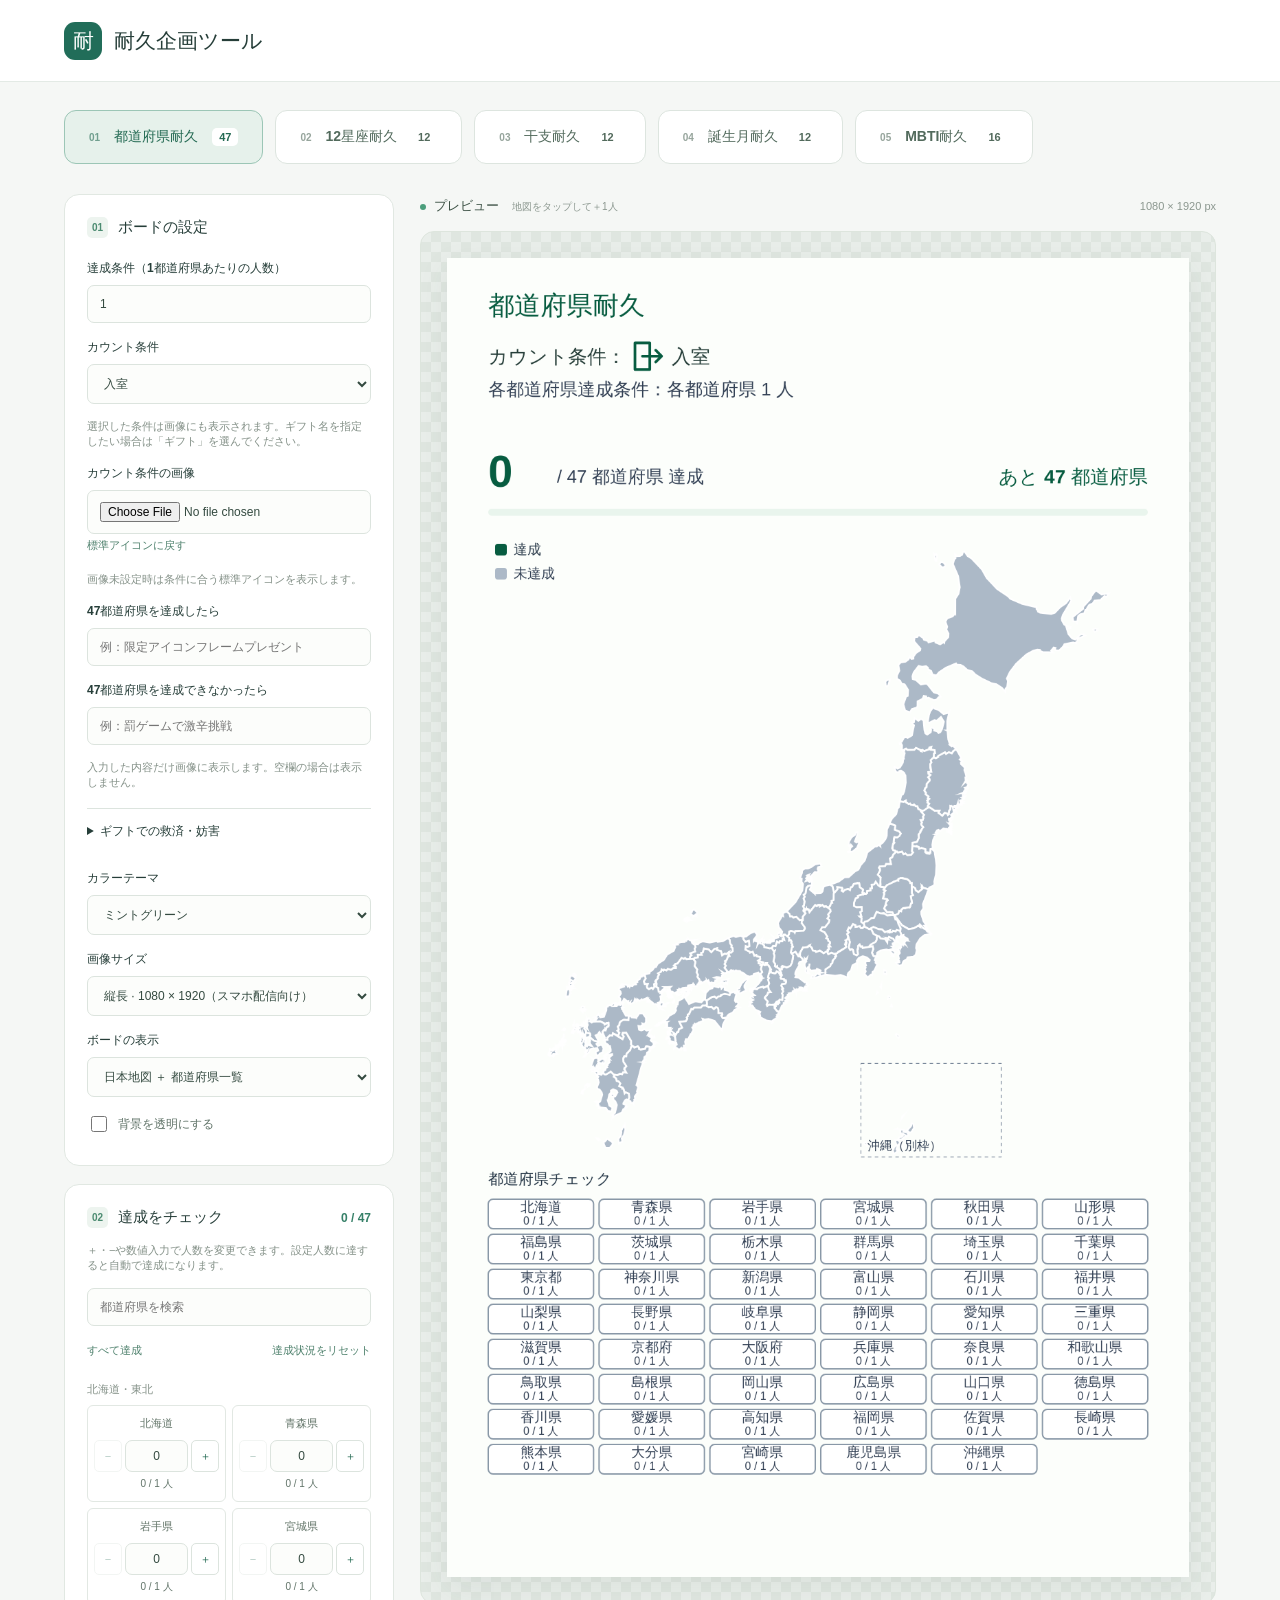
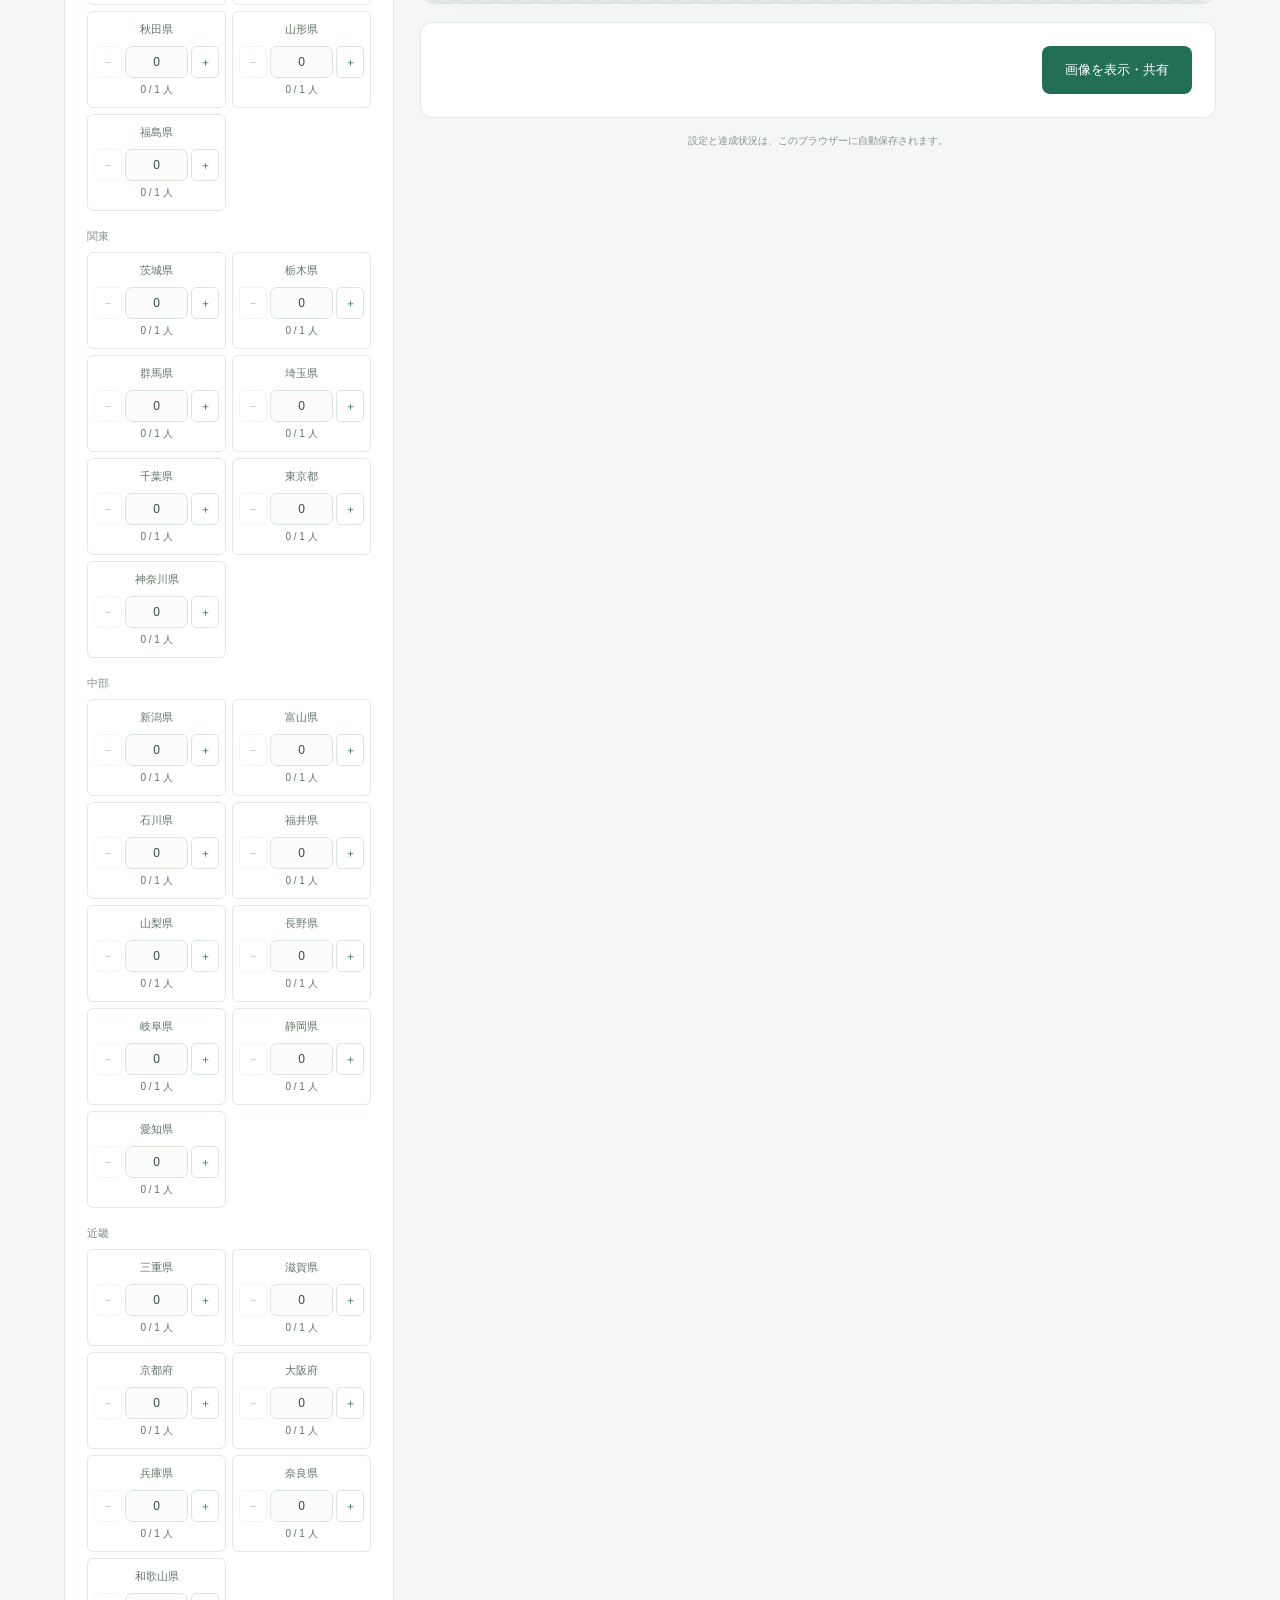
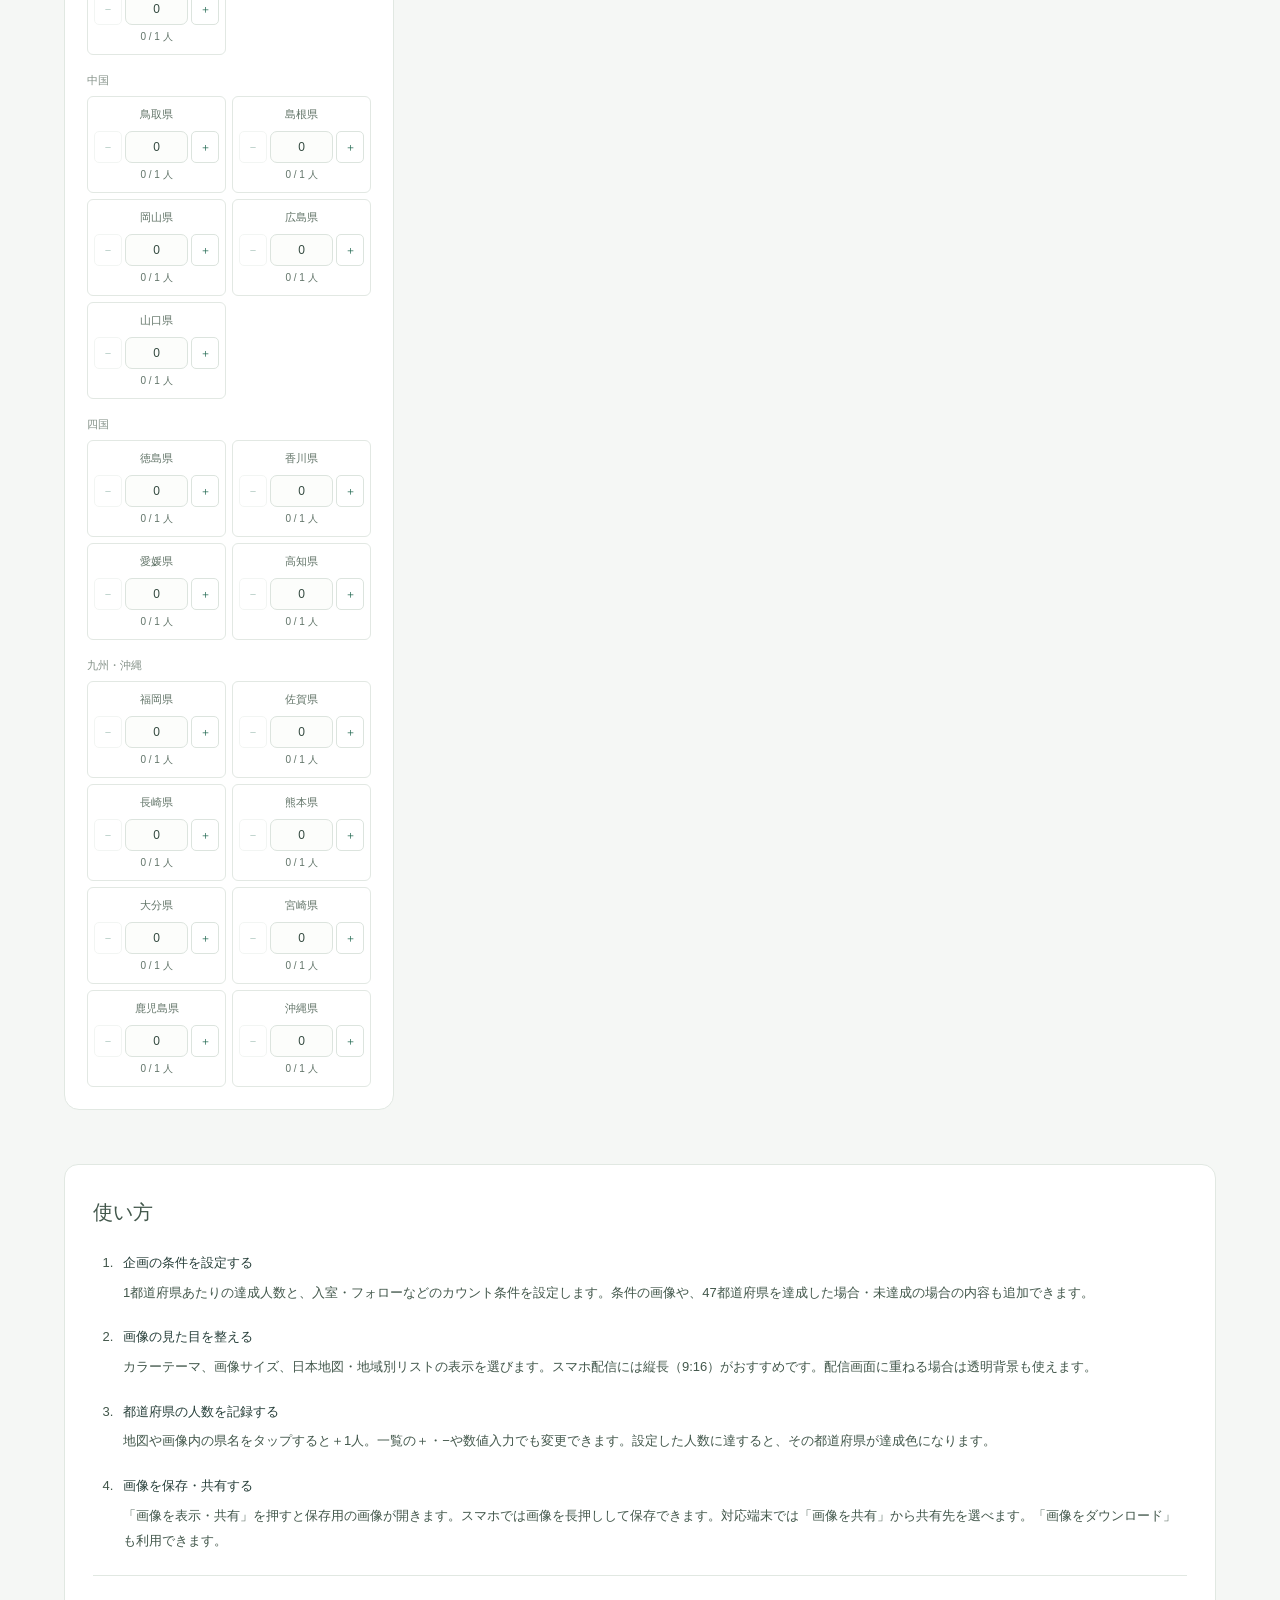
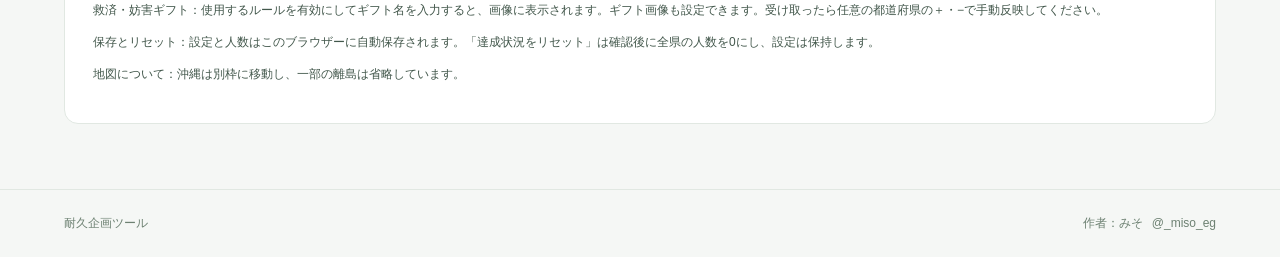
==== index.html @ 64257756 "MBTIの重複する分類表記をイメージイラストに変更" ====
<!doctype html>
<html lang="ja">
<head>
<meta charset="utf-8"><meta name="viewport" content="width=device-width,initial-scale=1">
<meta name="description" content="配信の耐久企画に使える進捗ボードを作成して、PNG画像で保存できます。">
<title>耐久企画ツール｜都道府県耐久</title>
<link rel="stylesheet" href="./style.css?v=modes-5"><script src="./map-data.js" defer></script><script src="./app.js?v=mbti-art-1" defer></script>
</head>
<body>
<header class="header"><a class="brand" href="./"><span class="brand-icon">耐</span>耐久企画ツール </a></header>
<main>

<nav class="projects" aria-label="耐久企画"><a class="project active" aria-current="page" href="./index.html"><span>01</span> 都道府県耐久 <b>47</b></a><a class="project" href="./zodiac.html"><span>02</span> 12星座耐久 <b>12</b></a><a class="project" href="./eto.html"><span>03</span> 干支耐久 <b>12</b></a><a class="project" href="./month.html"><span>04</span> 誕生月耐久 <b>12</b></a><a class="project" href="./mbti.html"><span>05</span> MBTI耐久 <b>16</b></a></nav>
<div class="workspace">
<aside class="editor">
<section class="panel"><h2><span>01</span> ボードの設定</h2><label for="target">達成条件（1都道府県あたりの人数）</label><input id="target" type="number" min="1" max="99999" step="1" value="1"><label for="condition-preset">カウント条件</label><select id="condition-preset"><option value="入室">入室</option><option value="フォロー">フォロー</option><option value="バッジ獲得">バッジ獲得</option><option value="バッジ獲得 or 進化">バッジ獲得 or 進化</option><option value="gift">ギフト「(ギフト名)」</option><option value="custom">自由入力</option></select><div id="condition-detail" hidden><label id="condition-detail-label" for="condition">カウント条件の詳細</label><input id="condition" maxlength="80" value="入室" placeholder="カウント条件を入力"></div><p class="help">選択した条件は画像にも表示されます。ギフト名を指定したい場合は「ギフト」を選んでください。</p><label for="condition-image">カウント条件の画像</label><input id="condition-image" type="file" accept="image/png,image/jpeg,image/webp,image/gif"><button id="reset-condition-image" type="button" class="text-button">標準アイコンに戻す</button><p id="condition-image-status" class="help" role="status">画像未設定時は条件に合う標準アイコンを表示します。</p><label for="successAction">47都道府県を達成したら</label><input id="successAction" maxlength="60" placeholder="例：限定アイコンフレームプレゼント"><label for="failureAction">47都道府県を達成できなかったら</label><input id="failureAction" maxlength="60" placeholder="例：罰ゲームで激辛挑戦"><p class="help">入力した内容だけ画像に表示します。空欄の場合は表示しません。</p><details class="gift-settings"><summary>ギフトでの救済・妨害</summary><label class="check-label"><input id="rescueEnabled" type="checkbox">救済ギフトを表示する</label><div id="rescue-fields" hidden><label for="rescueGift">救済ギフト名</label><input id="rescueGift" maxlength="40" placeholder="例：バラ"><label for="rescue-image">救済ギフトの画像</label><input id="rescue-image" type="file" accept="image/png,image/jpeg,image/webp,image/gif"><button id="rescue-image-reset" type="button" class="text-button">画像を解除</button><p id="rescue-image-status" class="help" role="status">画像は未設定です。</p><p class="help">任意の都道府県のカウントを1増やす</p></div><label class="check-label"><input id="obstacleEnabled" type="checkbox">妨害ギフトを表示する</label><div id="obstacle-fields" hidden><label for="obstacleGift">妨害ギフト名</label><input id="obstacleGift" maxlength="40" placeholder="例：いたずらギフト"><label for="obstacle-image">妨害ギフトの画像</label><input id="obstacle-image" type="file" accept="image/png,image/jpeg,image/webp,image/gif"><button id="obstacle-image-reset" type="button" class="text-button">画像を解除</button><p id="obstacle-image-status" class="help" role="status">画像は未設定です。</p><p class="help">任意の都道府県のカウントを1減らす</p></div><p class="help">有効にしてギフト名を入力したルールだけ画像に表示します。ギフトを受け取ったら、対象の都道府県の＋・−で人数を変更してください。</p></details><div class="setting-row"><label for="theme">カラーテーマ</label><select id="theme"><option value="mint">ミントグリーン</option><option value="blue">ブルー</option><option value="pink">ピンク</option><option value="purple">パープル</option><option value="orange">オレンジ</option></select></div><label for="size">画像サイズ</label><select id="size"><option value="portrait">縦長 · 1080 × 1920（スマホ配信向け）</option><option value="square">正方形 · 1600 × 1600</option><option value="landscape">横長 · 1920 × 1080</option></select><label for="layout">ボードの表示</label><select id="layout"><option value="map">日本地図 ＋ 都道府県一覧</option><option value="list">地域別リスト</option></select><label class="check-label"><input id="transparent" type="checkbox">背景を透明にする</label></section>
<section class="panel prefecture-panel"><div class="section-heading"><h2><span>02</span> 達成をチェック</h2><strong id="selected-count">0 / 47</strong></div><p class="help">＋・−や数値入力で人数を変更できます。設定人数に達すると自動で達成になります。</p><input id="search" type="search" placeholder="都道府県を検索" aria-label="都道府県を検索"><div class="bulk"><button id="all" class="text-button">すべて達成</button><button id="clear" class="text-button">達成状況をリセット</button></div><div id="regions"></div><p id="no-results" hidden>該当する都道府県がありません。</p></section>
</aside>
<section class="preview-area" aria-label="画像プレビュー"><div class="preview-toolbar"><div><span class="live-dot"></span><strong>プレビュー</strong><span class="preview-hint">地図をタップして＋1人</span></div><span id="dimensions">1080 × 1920 px</span></div><div class="canvas-stage"><canvas title="地図の都道府県をタップすると1人増えます" id="board" width="1080" height="1920" aria-label="都道府県耐久の出力画像"></canvas></div><div class="export-bar"><button id="download" class="primary">画像を表示・共有</button></div><p class="local-note">設定と達成状況は、このブラウザーに自動保存されます。</p><p id="status" role="status" aria-live="polite"></p></section>
</div>
<section class="page-guide" aria-labelledby="guide-title"><h2 id="guide-title">使い方</h2><ol><li><strong>企画の条件を設定する</strong><p>1都道府県あたりの達成人数と、入室・フォローなどのカウント条件を設定します。条件の画像や、47都道府県を達成した場合・未達成の場合の内容も追加できます。</p></li><li><strong>画像の見た目を整える</strong><p>カラーテーマ、画像サイズ、日本地図・地域別リストの表示を選びます。スマホ配信には縦長（9:16）がおすすめです。配信画面に重ねる場合は透明背景も使えます。</p></li><li><strong>都道府県の人数を記録する</strong><p>地図や画像内の県名をタップすると＋1人。一覧の＋・−や数値入力でも変更できます。設定した人数に達すると、その都道府県が達成色になります。</p></li><li><strong>画像を保存・共有する</strong><p>「画像を表示・共有」を押すと保存用の画像が開きます。スマホでは画像を長押しして保存できます。対応端末では「画像を共有」から共有先を選べます。「画像をダウンロード」も利用できます。</p></li></ol><div class="guide-notes"><p><strong>救済・妨害ギフト：</strong>使用するルールを有効にしてギフト名を入力すると、画像に表示されます。ギフト画像も設定できます。受け取ったら任意の都道府県の＋・−で手動反映してください。</p><p><strong>保存とリセット：</strong>設定と人数はこのブラウザーに自動保存されます。「達成状況をリセット」は確認後に全県の人数を0にし、設定は保持します。</p><p><strong>地図について：</strong>沖縄は別枠に移動し、一部の離島は省略しています。</p></div></section>
</main><footer class="site-footer"><div>耐久企画ツール</div><div class="author">作者：みそ <span class="author-handle">@_miso_eg</span></div></footer>
<dialog id="crop-dialog" aria-labelledby="crop-title"><h2 id="crop-title">画像をトリミング</h2><p class="help">画像をドラッグして位置を調整し、スライダーで拡大できます。正方形の範囲を切り抜きます。</p><p class="crop-range-label" style="color:#075c40;font-size:12px;font-weight:700;margin:10px 0">緑の枠内が保存されます</p><div class="crop-frame" style="position:relative;border:2px solid #075c40;margin:8px 0 20px"><canvas id="crop-canvas" width="360" height="360" aria-label="画像の切り抜き範囲"></canvas></div><label for="crop-zoom">拡大率</label><input id="crop-zoom" type="range" min="1" max="5" step="0.01" value="1"><div class="crop-moves" aria-label="画像の位置を調整"><button type="button" id="crop-left" aria-label="画像を左へ">←</button><button type="button" id="crop-up" aria-label="画像を上へ">↑</button><button type="button" id="crop-down" aria-label="画像を下へ">↓</button><button type="button" id="crop-right" aria-label="画像を右へ">→</button><button type="button" id="crop-reset">位置をリセット</button></div><div class="image-actions"><button id="crop-apply" type="button" class="primary">この範囲で設定</button><button id="crop-cancel" type="button" class="text-button">キャンセル</button></div></dialog>
<dialog id="image-dialog" aria-labelledby="image-dialog-title"><div class="image-dialog-heading"><h2 id="image-dialog-title">画像を表示・共有</h2><button id="close-image-dialog" type="button" class="text-button">閉じる</button></div><p class="help">画像を長押しして保存できます。対応端末では「画像を共有」から保存先や共有先を選べます。</p><div class="image-actions"><button id="share-image" type="button" class="primary" hidden>画像を共有</button><a id="save-image" class="text-button">画像をダウンロード</a></div><p id="share-status" role="status" class="help"></p><img id="output-image" alt="保存・共有用の都道府県耐久画像"></dialog></body></html>
---- style.css ----
:root{font-family:"Yu Gothic UI","Meiryo",sans-serif;color:#263e39;background:#f5f7f5;font-synthesis:none}*{box-sizing:border-box}body{margin:0}button,input,select{font:inherit}button{cursor:pointer}button:focus-visible,a:focus-visible,input:focus-visible,select:focus-visible,summary:focus-visible{outline:3px solid #35a88b;outline-offset:3px}.header{height:82px;padding:0 5%;background:white;border-bottom:1px solid #e3eae5;display:flex;align-items:center;justify-content:space-between}.brand{text-decoration:none;color:#263e39;font-weight:800;font-size:21px;display:flex;gap:12px;align-items:center}.brand-icon{display:grid;place-items:center;background:#216d59;color:white;border-radius:11px;width:38px;height:38px;font-size:21px}.beta{font-size:9px;color:#798b82;letter-spacing:1.5px;margin-left:10px}.header-note{font-size:12px;color:#7d8b83}main{max-width:1440px;margin:auto;padding:45px 5% 65px}.eyebrow{font-size:11px;letter-spacing:2.5px;color:#39866d;font-weight:700}.intro h1{font-size:36px;letter-spacing:1px;margin:12px 0}.intro>p:last-child{font-size:14px;color:#74847b}.projects{display:flex;gap:12px;margin:30px 0}.project{border:1px solid #dde5df;background:#fff;padding:17px 24px;border-radius:12px;font-size:14px;font-weight:700;color:#8d9892;display:flex;align-items:center;gap:14px}.project>span{font-size:10px;opacity:.6}.project.active{background:#e6f1eb;border-color:#9cc6b6;color:#246a53}.project b{font-size:11px;background:#fff;border-radius:5px;padding:3px 7px}.project small{font-size:10px;font-weight:400}.project:disabled{cursor:default}.workspace{display:grid;grid-template-columns:330px minmax(0,1fr);gap:26px;align-items:start}.panel{background:white;border:1px solid #e1e8e2;border-radius:15px;padding:22px;margin-bottom:18px}h2{font-size:15px;margin:0 0 22px;display:flex;gap:10px;align-items:center}h2 span{font-size:10px;color:#4c8b71;background:#edf4ef;border-radius:5px;padding:5px}label{display:block;font-size:12px;font-weight:600;margin:16px 0 8px}input:not([type=checkbox]),select{width:100%;border:1px solid #dce4de;border-radius:7px;padding:11px 12px;color:#344a40;background:#fcfdfb;font-size:12px}.check-label{display:flex;align-items:center;gap:8px;font-weight:400;color:#617469}.check-label input{accent-color:#23765c;width:16px;height:16px}.section-heading{display:flex;align-items:center;justify-content:space-between}.section-heading h2{margin-bottom:0}.section-heading strong{font-size:12px;color:#368068}.help{font-size:11px;color:#849188;margin:15px 0}.bulk{display:flex;justify-content:space-between;margin:13px 0 20px}.text-button{border:0;background:none;color:#50826e;font-size:11px;padding:4px 0}.region{margin-top:18px}.region-title{font-size:11px;color:#849188;font-weight:500;margin:0 0 8px}.pref-grid{display:grid;grid-template-columns:repeat(3,1fr);gap:6px}.pref{border:1px solid #e2e8e3;border-radius:6px;padding:9px 2px;background:white;font-size:11px;color:#64766a}.pref[aria-pressed=true]{background:#e8f3ec;border-color:#9ccbb5;color:#226b51;font-weight:700}.pref[aria-pressed=true]:before{content:'✓ ';font-size:10px}.preview-area{position:sticky;top:22px}.preview-toolbar{display:flex;justify-content:space-between;align-items:center;margin:3px 0 16px;font-size:11px;color:#8b978f}.preview-toolbar strong{font-size:13px;color:#3c5145}.preview-hint{margin-left:13px;font-size:10px}.live-dot{display:inline-block;width:6px;height:6px;background:#4b9e7c;border-radius:50%;margin-right:8px}.canvas-stage{background-color:#e9eeea;background-image:linear-gradient(45deg,#dfe6e0 25%,transparent 25%),linear-gradient(-45deg,#dfe6e0 25%,transparent 25%),linear-gradient(45deg,transparent 75%,#dfe6e0 75%),linear-gradient(-45deg,transparent 75%,#dfe6e0 75%);background-size:20px 20px;background-position:0 0,0 10px,10px -10px,-10px 0;padding:26px;border:1px solid #dde5dd;border-radius:14px;min-height:360px;display:flex;justify-content:center;align-items:center}canvas{width:100%;height:auto;display:block;box-shadow:0 10px 30px #324d3a15;max-height:70vh;object-fit:contain}.export-bar{background:white;padding:23px;border:1px solid #e1e8e2;border-radius:12px;margin-top:18px;display:flex;align-items:center;justify-content:space-between;gap:15px}.export-bar strong{font-size:14px}.export-bar p{font-size:11px;color:#89958c;margin:7px 0 0}.primary{border:0;border-radius:8px;background:#226e56;color:white;font-size:13px;font-weight:700;padding:15px 23px;white-space:nowrap}.primary:hover{background:#17523f}.local-note{font-size:10px;color:#89958c;text-align:center;margin-top:16px}#status{font-size:12px;color:#287458;text-align:center;min-height:18px}.usage{font-size:12px;color:#78887b;border-top:1px solid #e1e8e2;padding:16px 0;line-height:1.8}.usage summary{cursor:pointer}footer{border-top:1px solid #e1e8e2;padding:25px 5%;font-size:12px;color:#6d8172}footer span{float:right;font-size:10px}@media(min-width:1500px){main{padding-left:35px;padding-right:35px}}@media(max-width:1050px){.workspace{grid-template-columns:285px minmax(0,1fr)}.export-bar{flex-direction:column;align-items:stretch}.primary{text-align:center}.preview-hint{display:none}.canvas-stage{padding:16px;min-height:250px}}@media(max-width:720px){.header{height:68px}.header-note,.beta{display:none}main{padding:25px 5%}.intro h1{font-size:28px}.intro>p:last-child{font-size:12px;line-height:1.8}.projects{gap:7px}.project{padding:13px 10px;font-size:11px;gap:5px;flex:1;justify-content:center}.project>span,.project b{display:none}.project small{font-size:9px}.workspace{display:flex;flex-direction:column}.editor,.preview-area{width:100%}.preview-area{position:static;order:-1}.canvas-stage{min-height:180px;padding:12px}.export-bar{flex-direction:row;padding:15px}.export-bar strong{font-size:11px}.export-bar p{display:none}.primary{padding:13px;font-size:11px}.pref-grid{grid-template-columns:repeat(4,1fr)}.pref{padding:12px 4px}.panel{padding:20px}.preview-toolbar{font-size:10px}footer span{display:none}}
/* Match the displayed canvas bounds to its bitmap for accurate map taps. */
canvas{width:auto;max-width:100%;max-height:70vh;height:auto;object-fit:initial}
.canvas-stage{min-height:0}
@media(max-width:720px){canvas{max-height:none;width:100%;height:auto}.canvas-stage{padding:10px}}
.counter-card{padding:10px 6px;cursor:default;text-align:center;min-width:0}.counter-card strong{display:block;font-size:11px}.counter-card.achieved{background:#e8f3ec;border-color:#9ccbb5;color:#226b51}.counter-controls{display:flex;align-items:center;gap:3px;margin:9px 0 5px}.counter-controls button{border:1px solid #dce4de;background:white;color:#246a53;border-radius:5px;min-width:28px;height:32px;padding:0}.counter-controls button:disabled{opacity:.35;cursor:default}.counter-controls input[type=number]{min-width:0;padding:5px 0;text-align:center;height:32px;appearance:textfield;-moz-appearance:textfield}.counter-controls input::-webkit-inner-spin-button,.counter-controls input::-webkit-outer-spin-button{-webkit-appearance:none;margin:0}.counter-progress{font-size:10px;color:#617469}.pref-grid{grid-template-columns:repeat(2,minmax(0,1fr))}@media(max-width:720px){.pref-grid{grid-template-columns:repeat(3,minmax(0,1fr))}.counter-controls button{min-width:30px;min-height:38px}.counter-controls input[type=number]{height:38px}}

/* Fill the preview width; tall images scroll naturally with the page. */
.canvas-stage canvas{width:100%;max-width:100%;height:auto;max-height:none}
.preview-area{position:static}

.export-bar{justify-content:flex-end}
#image-dialog{width:min(900px,94vw);max-height:92vh;border:1px solid #dce4de;border-radius:14px;padding:22px;color:#263e39;background:#fff;overflow:auto}
#image-dialog::backdrop{background:#172c26b3}
.image-dialog-heading{display:flex;align-items:center;justify-content:space-between;gap:16px}.image-dialog-heading h2{margin:0}
.image-actions{display:flex;align-items:center;gap:20px;margin:16px 0}
#output-image{display:block;width:100%;height:auto;background-color:#eef1ed;background-image:conic-gradient(#dbe2dd 25%,transparent 0 50%,#dbe2dd 0 75%,transparent 0);background-size:20px 20px}
.image-actions [hidden]{display:none}

.gift-settings{margin-top:18px;padding:14px 0;border-top:1px solid #dce4de;font-size:12px}.gift-settings summary{cursor:pointer;font-weight:700}.gift-settings .help{line-height:1.7}

/* Keep the project selector close to the header. */
main{padding-top:20px}.projects{margin-top:8px}
@media(max-width:720px){main{padding-top:14px}.projects{margin-top:6px}}

.page-guide{margin-top:36px;padding:28px;background:#fff;border:1px solid #e1e8e2;border-radius:14px;font-size:13px;line-height:1.9;color:#42574b}.page-guide h2{font-size:20px;margin:0 0 20px}.page-guide ol{padding-left:24px;margin:0}.page-guide li{padding-left:6px;margin-bottom:20px}.page-guide li strong{color:#263e39}.page-guide li p{margin:5px 0 0}.guide-notes{margin-top:22px;padding-top:14px;border-top:1px solid #e1e8e2;font-size:12px}.guide-notes p{margin:9px 0}.site-footer{display:flex;justify-content:space-between;gap:15px;flex-wrap:wrap;align-items:center}.site-footer .author{font-size:12px}.site-footer .author-handle{display:inline;float:none;font-size:inherit;margin-left:5px}@media(max-width:720px){.page-guide{padding:20px;font-size:12px}.page-guide h2{font-size:18px}.site-footer{align-items:flex-start;flex-direction:column;gap:8px}}

#crop-dialog{width:min(440px,94vw);max-height:94vh;overflow:auto;padding:24px;border:1px solid #dce4de;border-radius:14px;color:#263e39}#crop-dialog::backdrop{background:#172c26b3}#crop-canvas{width:100%;height:auto;max-height:none;touch-action:none;cursor:grab;background:repeating-conic-gradient(#e0e5e0 0% 25%,#fff 0% 50%) 0/20px 20px;box-shadow:none}#crop-canvas:active{cursor:grabbing}#crop-dialog input[type=range]{padding:0;accent-color:#226e56}.crop-moves{display:flex;gap:8px;flex-wrap:wrap;margin-top:16px}.crop-moves button{padding:8px 12px;background:#f5f7f5;border:1px solid #dce4de;border-radius:6px;color:#263e39}

.crop-frame{position:relative;margin:8px 0 20px;border:2px solid #075c40;background:#dce4de}

a.project{text-decoration:none;color:#526a5c}a.project:hover{border-color:#619c82;background:#f0f7f2}a.project.active{color:#246a53}

.projects{flex-wrap:wrap}@media(max-width:720px){.project{flex:0 1 auto;min-width:calc(33.333% - 5px)}}
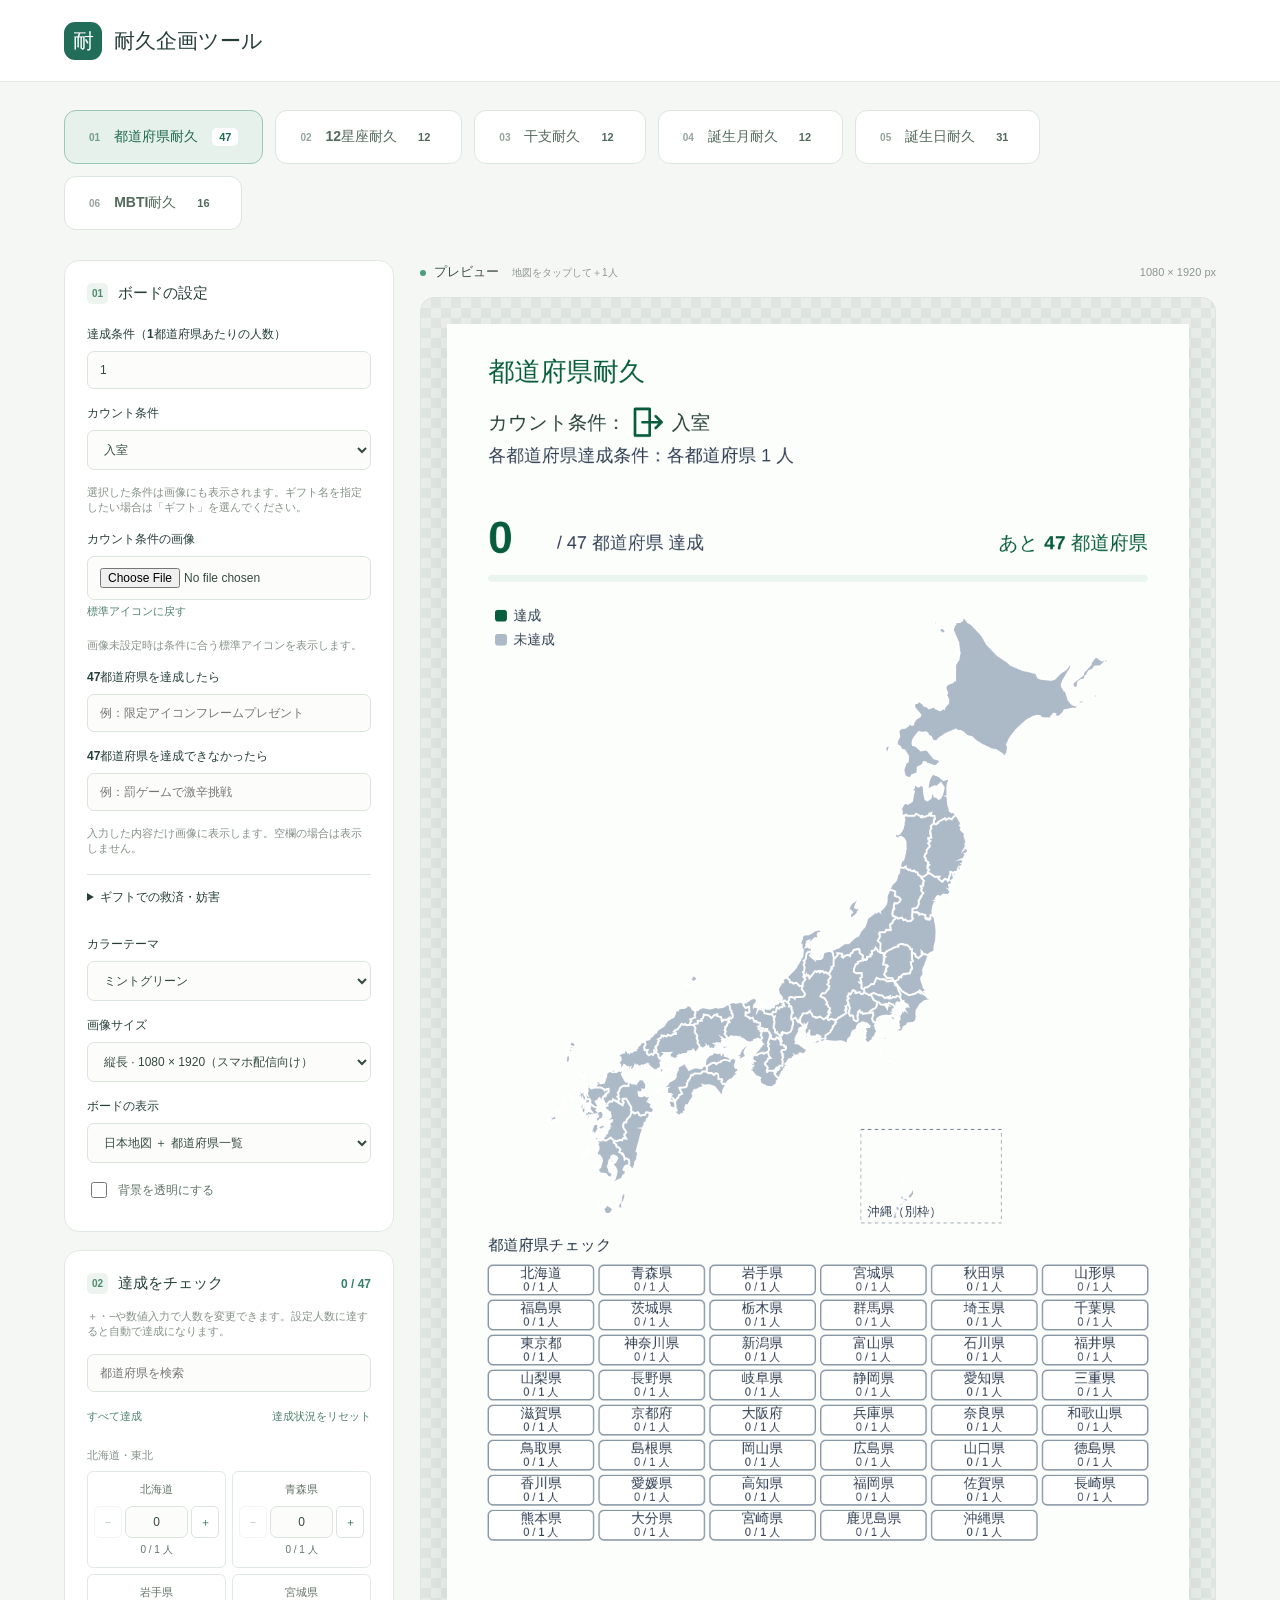
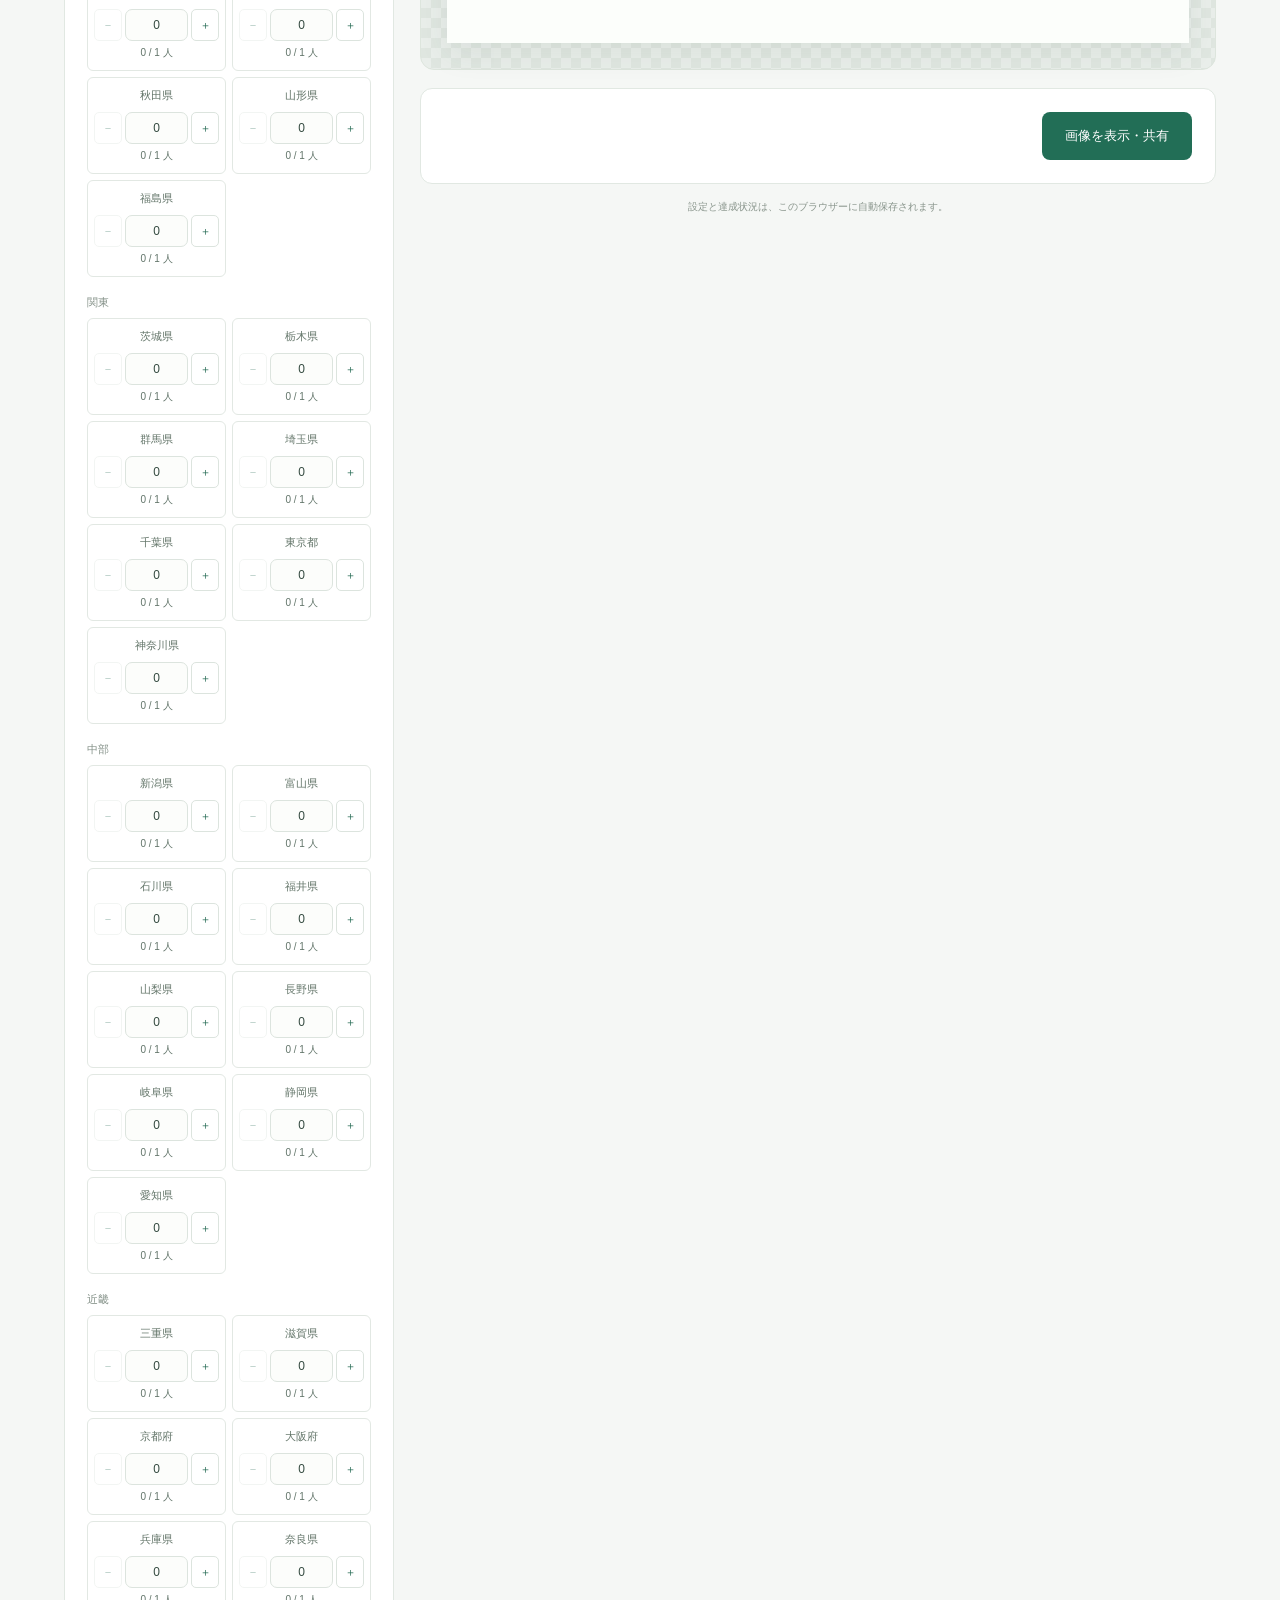
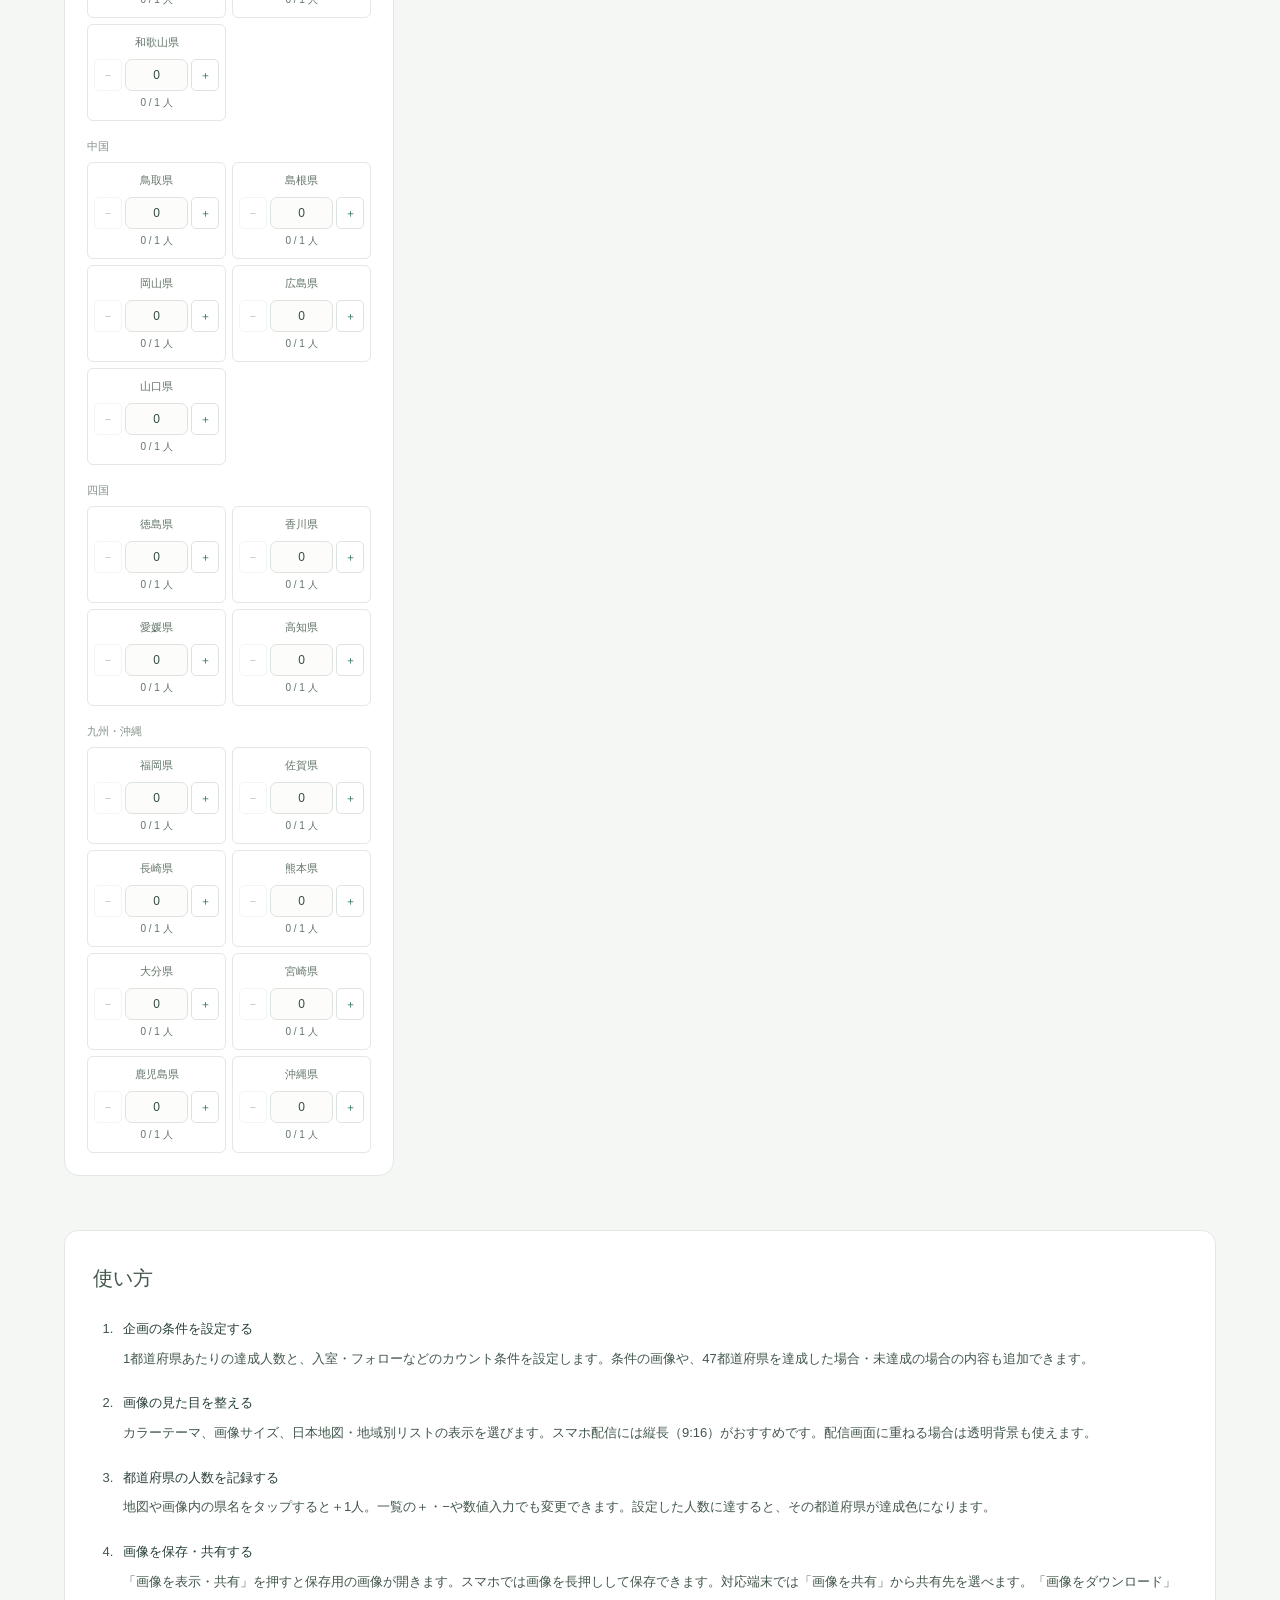
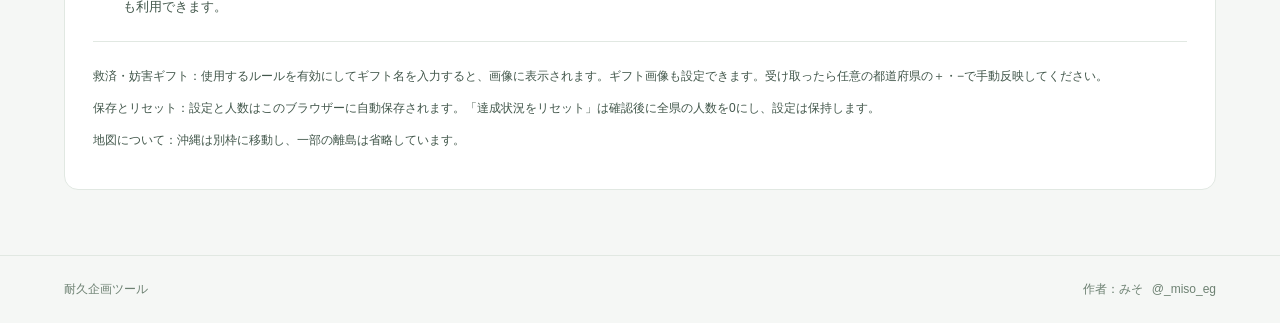
==== commit 1b16c9ab: "1〜31日の誕生日耐久を誕生月耐久の次に追加" ====
--- a/index.html
+++ b/index.html
@@ -4,13 +4,13 @@
 <meta charset="utf-8"><meta name="viewport" content="width=device-width,initial-scale=1">
 <meta name="description" content="配信の耐久企画に使える進捗ボードを作成して、PNG画像で保存できます。">
 <title>耐久企画ツール｜都道府県耐久</title>
-<link rel="stylesheet" href="./style.css?v=modes-5"><script src="./map-data.js" defer></script><script src="./app.js?v=mbti-art-1" defer></script>
+<link rel="stylesheet" href="./style.css?v=modes-5"><script src="./map-data.js" defer></script><script src="./app.js?v=birthday-1" defer></script>
 </head>
 <body>
 <header class="header"><a class="brand" href="./"><span class="brand-icon">耐</span>耐久企画ツール </a></header>
 <main>
 
-<nav class="projects" aria-label="耐久企画"><a class="project active" aria-current="page" href="./index.html"><span>01</span> 都道府県耐久 <b>47</b></a><a class="project" href="./zodiac.html"><span>02</span> 12星座耐久 <b>12</b></a><a class="project" href="./eto.html"><span>03</span> 干支耐久 <b>12</b></a><a class="project" href="./month.html"><span>04</span> 誕生月耐久 <b>12</b></a><a class="project" href="./mbti.html"><span>05</span> MBTI耐久 <b>16</b></a></nav>
+<nav class="projects" aria-label="耐久企画"><a class="project active" aria-current="page" href="./index.html"><span>01</span> 都道府県耐久 <b>47</b></a><a class="project" href="./zodiac.html"><span>02</span> 12星座耐久 <b>12</b></a><a class="project" href="./eto.html"><span>03</span> 干支耐久 <b>12</b></a><a class="project" href="./month.html"><span>04</span> 誕生月耐久 <b>12</b></a><a class="project" href="./birthday.html"><span>05</span> 誕生日耐久 <b>31</b></a><a class="project" href="./mbti.html"><span>06</span> MBTI耐久 <b>16</b></a></nav>
 <div class="workspace">
 <aside class="editor">
 <section class="panel"><h2><span>01</span> ボードの設定</h2><label for="target">達成条件（1都道府県あたりの人数）</label><input id="target" type="number" min="1" max="99999" step="1" value="1"><label for="condition-preset">カウント条件</label><select id="condition-preset"><option value="入室">入室</option><option value="フォロー">フォロー</option><option value="バッジ獲得">バッジ獲得</option><option value="バッジ獲得 or 進化">バッジ獲得 or 進化</option><option value="gift">ギフト「(ギフト名)」</option><option value="custom">自由入力</option></select><div id="condition-detail" hidden><label id="condition-detail-label" for="condition">カウント条件の詳細</label><input id="condition" maxlength="80" value="入室" placeholder="カウント条件を入力"></div><p class="help">選択した条件は画像にも表示されます。ギフト名を指定したい場合は「ギフト」を選んでください。</p><label for="condition-image">カウント条件の画像</label><input id="condition-image" type="file" accept="image/png,image/jpeg,image/webp,image/gif"><button id="reset-condition-image" type="button" class="text-button">標準アイコンに戻す</button><p id="condition-image-status" class="help" role="status">画像未設定時は条件に合う標準アイコンを表示します。</p><label for="successAction">47都道府県を達成したら</label><input id="successAction" maxlength="60" placeholder="例：限定アイコンフレームプレゼント"><label for="failureAction">47都道府県を達成できなかったら</label><input id="failureAction" maxlength="60" placeholder="例：罰ゲームで激辛挑戦"><p class="help">入力した内容だけ画像に表示します。空欄の場合は表示しません。</p><details class="gift-settings"><summary>ギフトでの救済・妨害</summary><label class="check-label"><input id="rescueEnabled" type="checkbox">救済ギフトを表示する</label><div id="rescue-fields" hidden><label for="rescueGift">救済ギフト名</label><input id="rescueGift" maxlength="40" placeholder="例：バラ"><label for="rescue-image">救済ギフトの画像</label><input id="rescue-image" type="file" accept="image/png,image/jpeg,image/webp,image/gif"><button id="rescue-image-reset" type="button" class="text-button">画像を解除</button><p id="rescue-image-status" class="help" role="status">画像は未設定です。</p><p class="help">任意の都道府県のカウントを1増やす</p></div><label class="check-label"><input id="obstacleEnabled" type="checkbox">妨害ギフトを表示する</label><div id="obstacle-fields" hidden><label for="obstacleGift">妨害ギフト名</label><input id="obstacleGift" maxlength="40" placeholder="例：いたずらギフト"><label for="obstacle-image">妨害ギフトの画像</label><input id="obstacle-image" type="file" accept="image/png,image/jpeg,image/webp,image/gif"><button id="obstacle-image-reset" type="button" class="text-button">画像を解除</button><p id="obstacle-image-status" class="help" role="status">画像は未設定です。</p><p class="help">任意の都道府県のカウントを1減らす</p></div><p class="help">有効にしてギフト名を入力したルールだけ画像に表示します。ギフトを受け取ったら、対象の都道府県の＋・−で人数を変更してください。</p></details><div class="setting-row"><label for="theme">カラーテーマ</label><select id="theme"><option value="mint">ミントグリーン</option><option value="blue">ブルー</option><option value="pink">ピンク</option><option value="purple">パープル</option><option value="orange">オレンジ</option></select></div><label for="size">画像サイズ</label><select id="size"><option value="portrait">縦長 · 1080 × 1920（スマホ配信向け）</option><option value="square">正方形 · 1600 × 1600</option><option value="landscape">横長 · 1920 × 1080</option></select><label for="layout">ボードの表示</label><select id="layout"><option value="map">日本地図 ＋ 都道府県一覧</option><option value="list">地域別リスト</option></select><label class="check-label"><input id="transparent" type="checkbox">背景を透明にする</label></section>
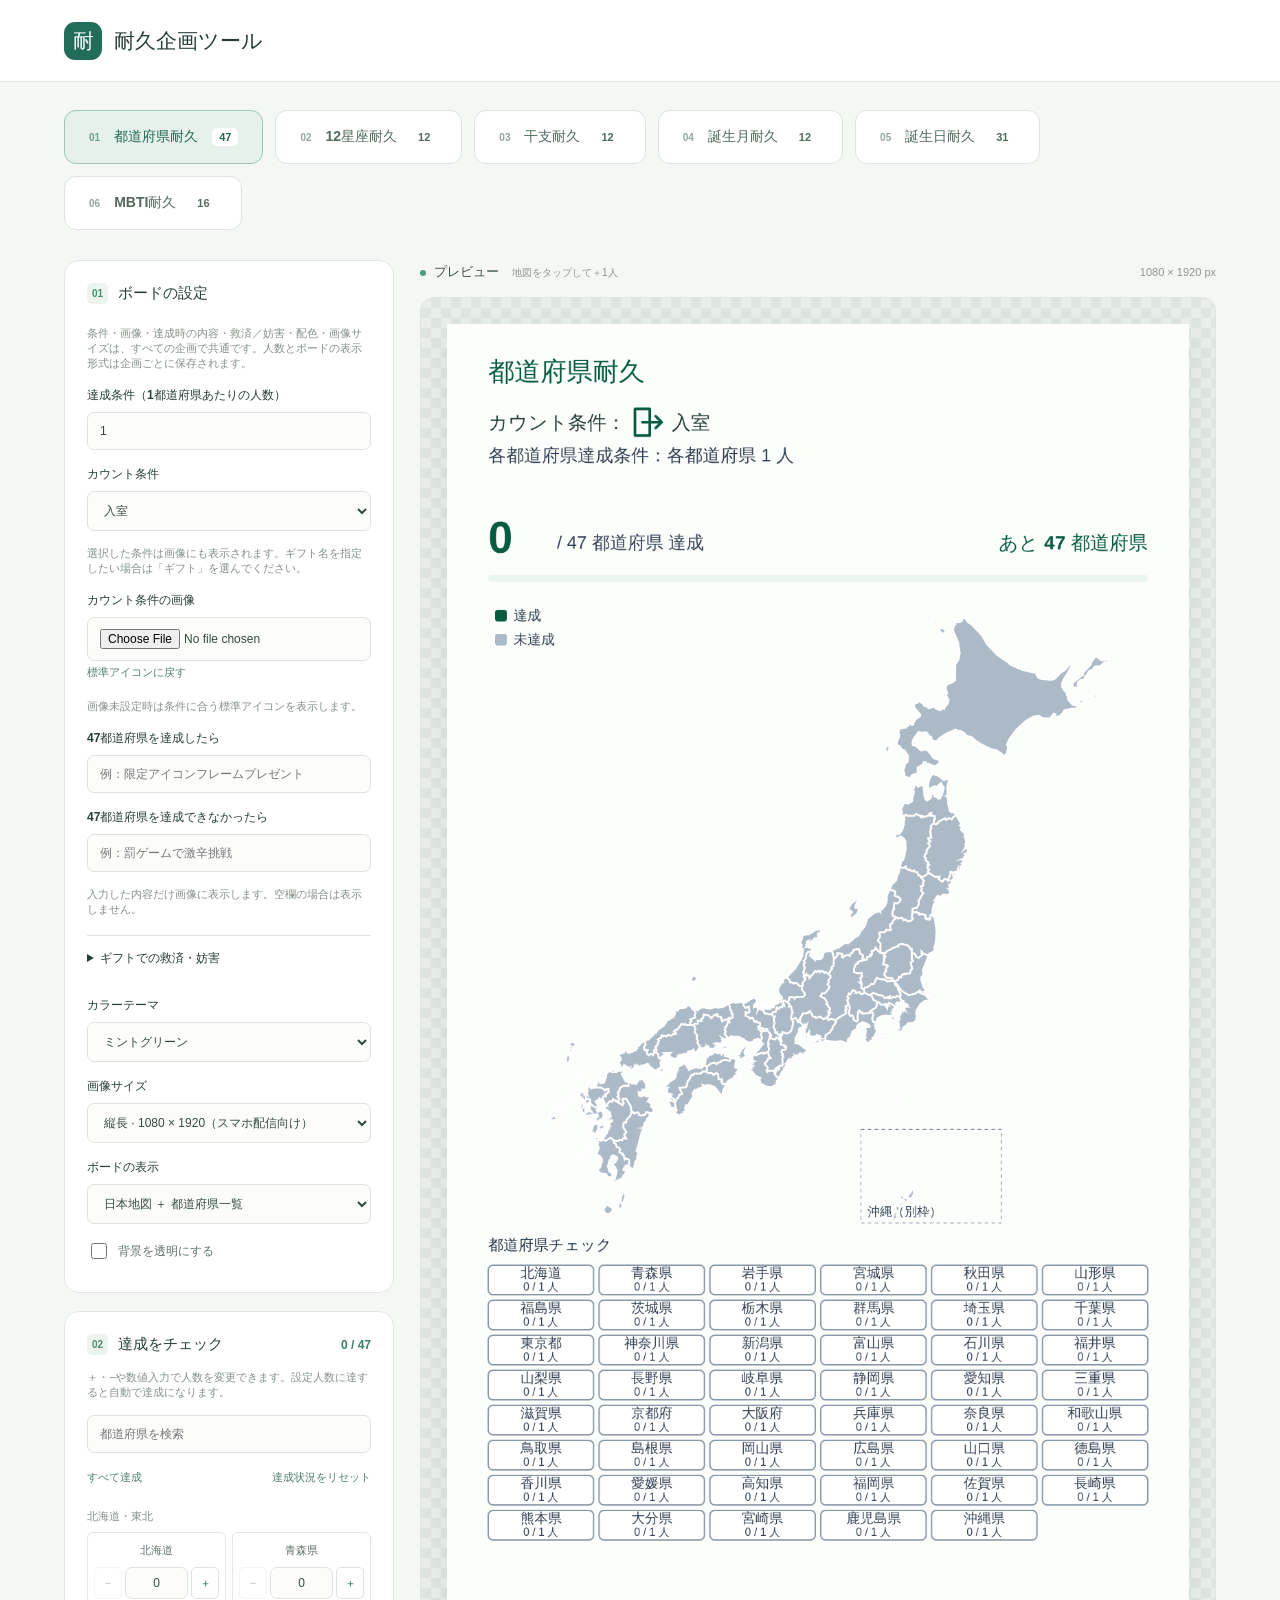
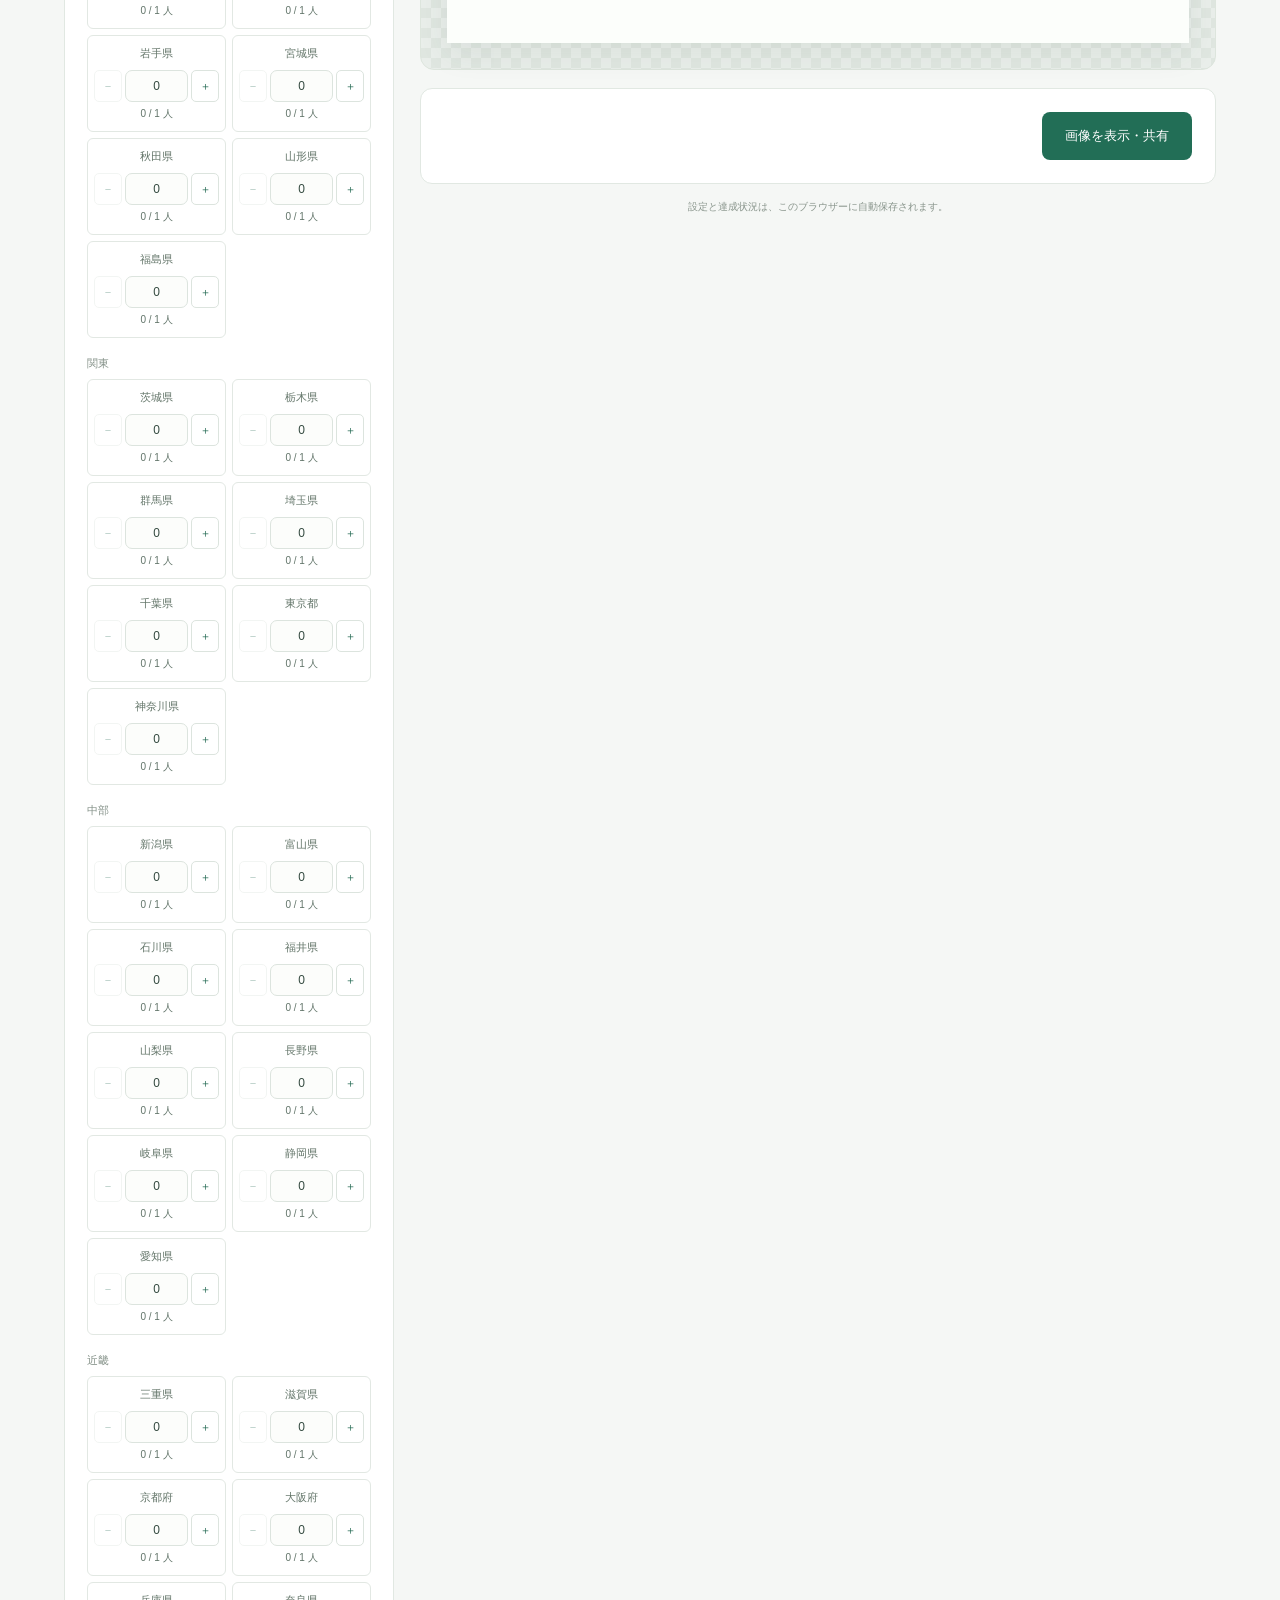
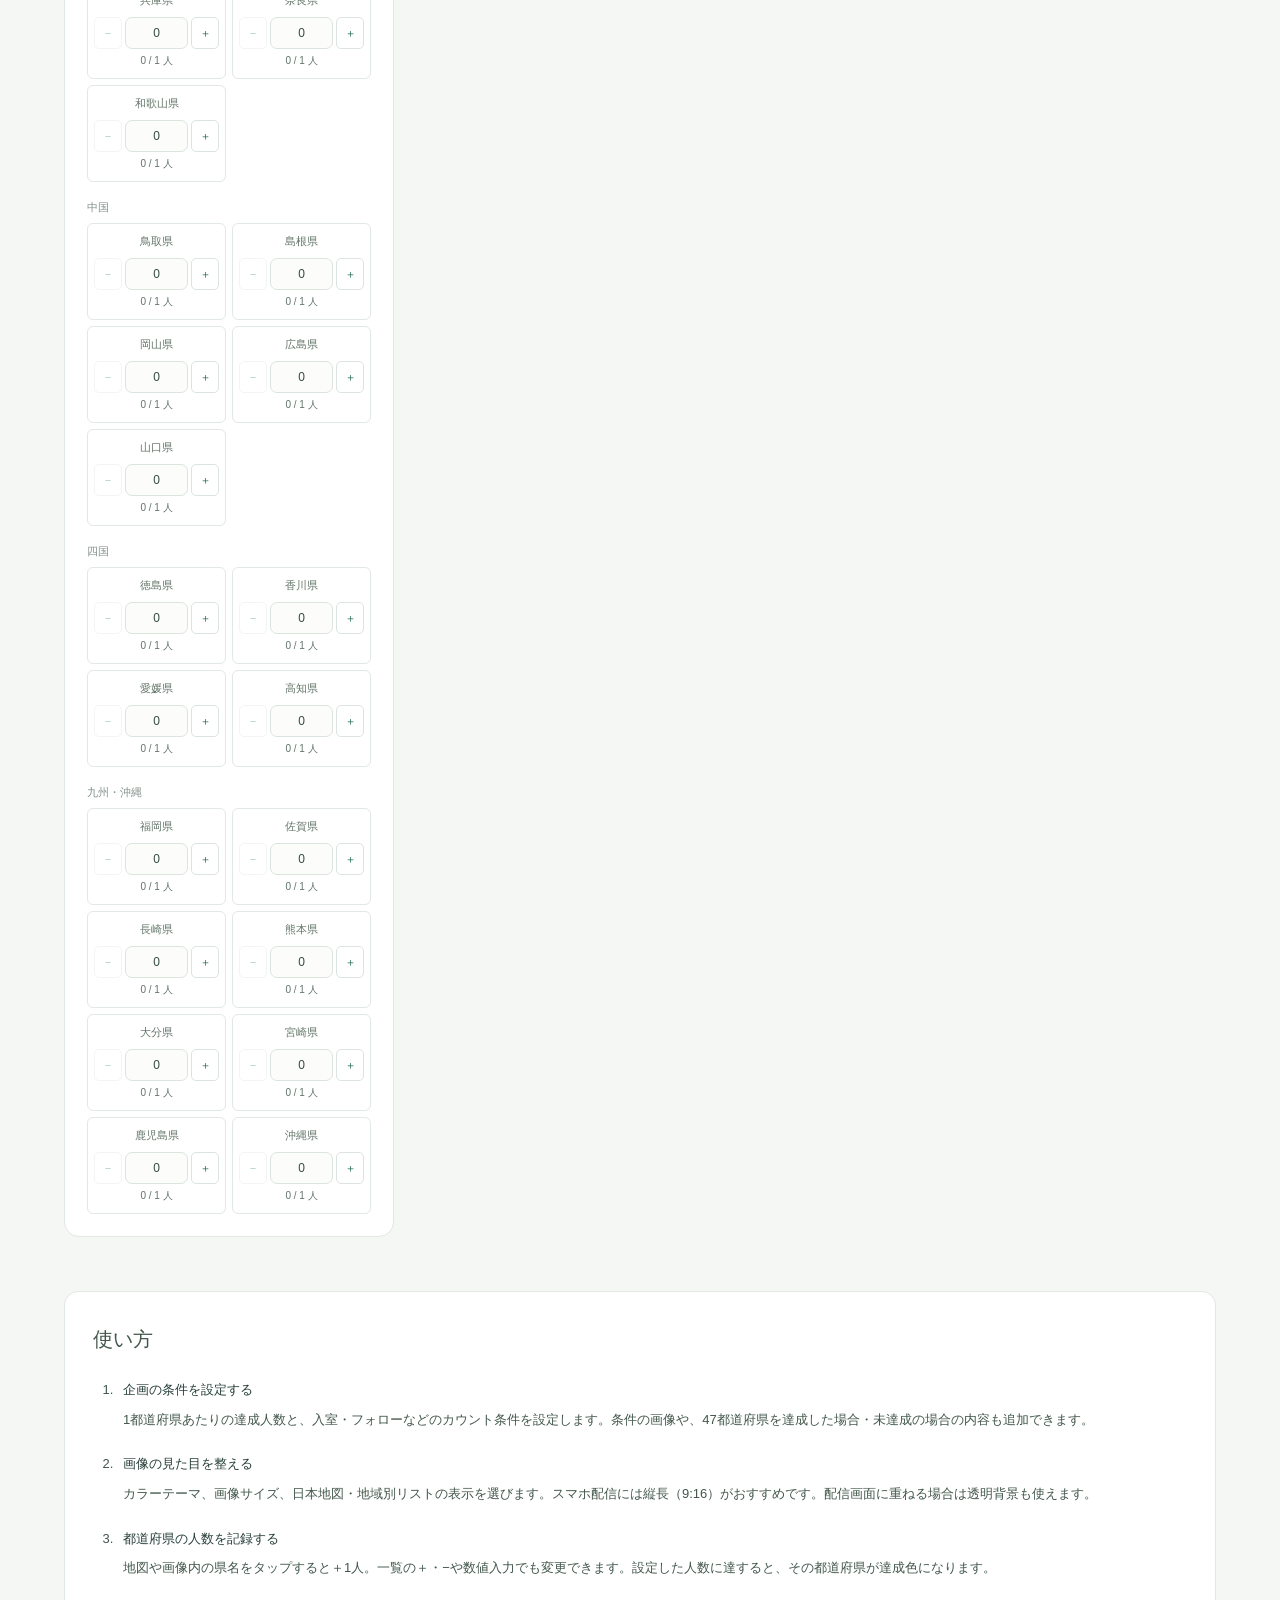
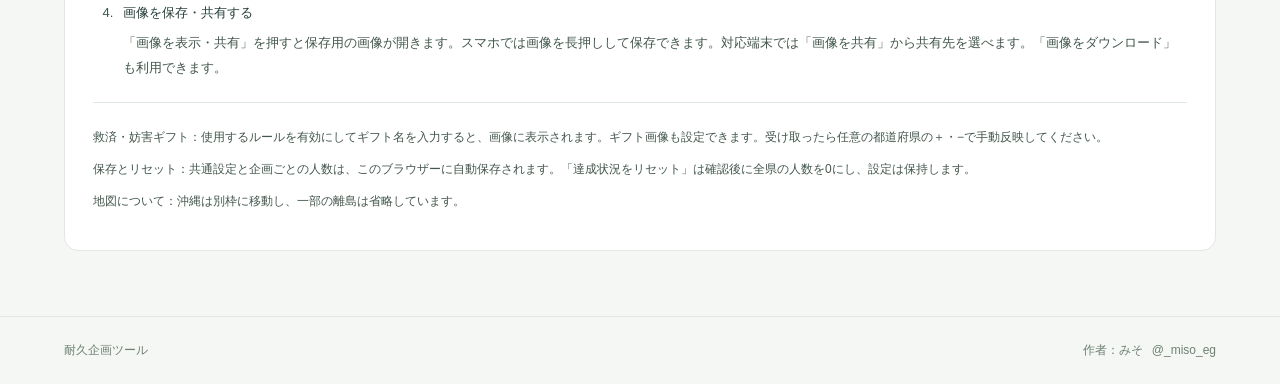
==== commit 0c6ce374: "ボードの共通設定を企画間で同期" ====
--- a/index.html
+++ b/index.html
@@ -4,7 +4,7 @@
 <meta charset="utf-8"><meta name="viewport" content="width=device-width,initial-scale=1">
 <meta name="description" content="配信の耐久企画に使える進捗ボードを作成して、PNG画像で保存できます。">
 <title>耐久企画ツール｜都道府県耐久</title>
-<link rel="stylesheet" href="./style.css?v=modes-5"><script src="./map-data.js" defer></script><script src="./app.js?v=birthday-1" defer></script>
+<link rel="stylesheet" href="./style.css?v=modes-5"><script src="./map-data.js" defer></script><script src="./app.js?v=shared-settings-1" defer></script>
 </head>
 <body>
 <header class="header"><a class="brand" href="./"><span class="brand-icon">耐</span>耐久企画ツール </a></header>
@@ -13,12 +13,12 @@
 <nav class="projects" aria-label="耐久企画"><a class="project active" aria-current="page" href="./index.html"><span>01</span> 都道府県耐久 <b>47</b></a><a class="project" href="./zodiac.html"><span>02</span> 12星座耐久 <b>12</b></a><a class="project" href="./eto.html"><span>03</span> 干支耐久 <b>12</b></a><a class="project" href="./month.html"><span>04</span> 誕生月耐久 <b>12</b></a><a class="project" href="./birthday.html"><span>05</span> 誕生日耐久 <b>31</b></a><a class="project" href="./mbti.html"><span>06</span> MBTI耐久 <b>16</b></a></nav>
 <div class="workspace">
 <aside class="editor">
-<section class="panel"><h2><span>01</span> ボードの設定</h2><label for="target">達成条件（1都道府県あたりの人数）</label><input id="target" type="number" min="1" max="99999" step="1" value="1"><label for="condition-preset">カウント条件</label><select id="condition-preset"><option value="入室">入室</option><option value="フォロー">フォロー</option><option value="バッジ獲得">バッジ獲得</option><option value="バッジ獲得 or 進化">バッジ獲得 or 進化</option><option value="gift">ギフト「(ギフト名)」</option><option value="custom">自由入力</option></select><div id="condition-detail" hidden><label id="condition-detail-label" for="condition">カウント条件の詳細</label><input id="condition" maxlength="80" value="入室" placeholder="カウント条件を入力"></div><p class="help">選択した条件は画像にも表示されます。ギフト名を指定したい場合は「ギフト」を選んでください。</p><label for="condition-image">カウント条件の画像</label><input id="condition-image" type="file" accept="image/png,image/jpeg,image/webp,image/gif"><button id="reset-condition-image" type="button" class="text-button">標準アイコンに戻す</button><p id="condition-image-status" class="help" role="status">画像未設定時は条件に合う標準アイコンを表示します。</p><label for="successAction">47都道府県を達成したら</label><input id="successAction" maxlength="60" placeholder="例：限定アイコンフレームプレゼント"><label for="failureAction">47都道府県を達成できなかったら</label><input id="failureAction" maxlength="60" placeholder="例：罰ゲームで激辛挑戦"><p class="help">入力した内容だけ画像に表示します。空欄の場合は表示しません。</p><details class="gift-settings"><summary>ギフトでの救済・妨害</summary><label class="check-label"><input id="rescueEnabled" type="checkbox">救済ギフトを表示する</label><div id="rescue-fields" hidden><label for="rescueGift">救済ギフト名</label><input id="rescueGift" maxlength="40" placeholder="例：バラ"><label for="rescue-image">救済ギフトの画像</label><input id="rescue-image" type="file" accept="image/png,image/jpeg,image/webp,image/gif"><button id="rescue-image-reset" type="button" class="text-button">画像を解除</button><p id="rescue-image-status" class="help" role="status">画像は未設定です。</p><p class="help">任意の都道府県のカウントを1増やす</p></div><label class="check-label"><input id="obstacleEnabled" type="checkbox">妨害ギフトを表示する</label><div id="obstacle-fields" hidden><label for="obstacleGift">妨害ギフト名</label><input id="obstacleGift" maxlength="40" placeholder="例：いたずらギフト"><label for="obstacle-image">妨害ギフトの画像</label><input id="obstacle-image" type="file" accept="image/png,image/jpeg,image/webp,image/gif"><button id="obstacle-image-reset" type="button" class="text-button">画像を解除</button><p id="obstacle-image-status" class="help" role="status">画像は未設定です。</p><p class="help">任意の都道府県のカウントを1減らす</p></div><p class="help">有効にしてギフト名を入力したルールだけ画像に表示します。ギフトを受け取ったら、対象の都道府県の＋・−で人数を変更してください。</p></details><div class="setting-row"><label for="theme">カラーテーマ</label><select id="theme"><option value="mint">ミントグリーン</option><option value="blue">ブルー</option><option value="pink">ピンク</option><option value="purple">パープル</option><option value="orange">オレンジ</option></select></div><label for="size">画像サイズ</label><select id="size"><option value="portrait">縦長 · 1080 × 1920（スマホ配信向け）</option><option value="square">正方形 · 1600 × 1600</option><option value="landscape">横長 · 1920 × 1080</option></select><label for="layout">ボードの表示</label><select id="layout"><option value="map">日本地図 ＋ 都道府県一覧</option><option value="list">地域別リスト</option></select><label class="check-label"><input id="transparent" type="checkbox">背景を透明にする</label></section>
+<section class="panel"><h2><span>01</span> ボードの設定</h2><p class="help">条件・画像・達成時の内容・救済／妨害・配色・画像サイズは、すべての企画で共通です。人数とボードの表示形式は企画ごとに保存されます。</p><label for="target">達成条件（1都道府県あたりの人数）</label><input id="target" type="number" min="1" max="99999" step="1" value="1"><label for="condition-preset">カウント条件</label><select id="condition-preset"><option value="入室">入室</option><option value="フォロー">フォロー</option><option value="バッジ獲得">バッジ獲得</option><option value="バッジ獲得 or 進化">バッジ獲得 or 進化</option><option value="gift">ギフト「(ギフト名)」</option><option value="custom">自由入力</option></select><div id="condition-detail" hidden><label id="condition-detail-label" for="condition">カウント条件の詳細</label><input id="condition" maxlength="80" value="入室" placeholder="カウント条件を入力"></div><p class="help">選択した条件は画像にも表示されます。ギフト名を指定したい場合は「ギフト」を選んでください。</p><label for="condition-image">カウント条件の画像</label><input id="condition-image" type="file" accept="image/png,image/jpeg,image/webp,image/gif"><button id="reset-condition-image" type="button" class="text-button">標準アイコンに戻す</button><p id="condition-image-status" class="help" role="status">画像未設定時は条件に合う標準アイコンを表示します。</p><label for="successAction">47都道府県を達成したら</label><input id="successAction" maxlength="60" placeholder="例：限定アイコンフレームプレゼント"><label for="failureAction">47都道府県を達成できなかったら</label><input id="failureAction" maxlength="60" placeholder="例：罰ゲームで激辛挑戦"><p class="help">入力した内容だけ画像に表示します。空欄の場合は表示しません。</p><details class="gift-settings"><summary>ギフトでの救済・妨害</summary><label class="check-label"><input id="rescueEnabled" type="checkbox">救済ギフトを表示する</label><div id="rescue-fields" hidden><label for="rescueGift">救済ギフト名</label><input id="rescueGift" maxlength="40" placeholder="例：バラ"><label for="rescue-image">救済ギフトの画像</label><input id="rescue-image" type="file" accept="image/png,image/jpeg,image/webp,image/gif"><button id="rescue-image-reset" type="button" class="text-button">画像を解除</button><p id="rescue-image-status" class="help" role="status">画像は未設定です。</p><p class="help">任意の都道府県のカウントを1増やす</p></div><label class="check-label"><input id="obstacleEnabled" type="checkbox">妨害ギフトを表示する</label><div id="obstacle-fields" hidden><label for="obstacleGift">妨害ギフト名</label><input id="obstacleGift" maxlength="40" placeholder="例：いたずらギフト"><label for="obstacle-image">妨害ギフトの画像</label><input id="obstacle-image" type="file" accept="image/png,image/jpeg,image/webp,image/gif"><button id="obstacle-image-reset" type="button" class="text-button">画像を解除</button><p id="obstacle-image-status" class="help" role="status">画像は未設定です。</p><p class="help">任意の都道府県のカウントを1減らす</p></div><p class="help">有効にしてギフト名を入力したルールだけ画像に表示します。ギフトを受け取ったら、対象の都道府県の＋・−で人数を変更してください。</p></details><div class="setting-row"><label for="theme">カラーテーマ</label><select id="theme"><option value="mint">ミントグリーン</option><option value="blue">ブルー</option><option value="pink">ピンク</option><option value="purple">パープル</option><option value="orange">オレンジ</option></select></div><label for="size">画像サイズ</label><select id="size"><option value="portrait">縦長 · 1080 × 1920（スマホ配信向け）</option><option value="square">正方形 · 1600 × 1600</option><option value="landscape">横長 · 1920 × 1080</option></select><label for="layout">ボードの表示</label><select id="layout"><option value="map">日本地図 ＋ 都道府県一覧</option><option value="list">地域別リスト</option></select><label class="check-label"><input id="transparent" type="checkbox">背景を透明にする</label></section>
 <section class="panel prefecture-panel"><div class="section-heading"><h2><span>02</span> 達成をチェック</h2><strong id="selected-count">0 / 47</strong></div><p class="help">＋・−や数値入力で人数を変更できます。設定人数に達すると自動で達成になります。</p><input id="search" type="search" placeholder="都道府県を検索" aria-label="都道府県を検索"><div class="bulk"><button id="all" class="text-button">すべて達成</button><button id="clear" class="text-button">達成状況をリセット</button></div><div id="regions"></div><p id="no-results" hidden>該当する都道府県がありません。</p></section>
 </aside>
 <section class="preview-area" aria-label="画像プレビュー"><div class="preview-toolbar"><div><span class="live-dot"></span><strong>プレビュー</strong><span class="preview-hint">地図をタップして＋1人</span></div><span id="dimensions">1080 × 1920 px</span></div><div class="canvas-stage"><canvas title="地図の都道府県をタップすると1人増えます" id="board" width="1080" height="1920" aria-label="都道府県耐久の出力画像"></canvas></div><div class="export-bar"><button id="download" class="primary">画像を表示・共有</button></div><p class="local-note">設定と達成状況は、このブラウザーに自動保存されます。</p><p id="status" role="status" aria-live="polite"></p></section>
 </div>
-<section class="page-guide" aria-labelledby="guide-title"><h2 id="guide-title">使い方</h2><ol><li><strong>企画の条件を設定する</strong><p>1都道府県あたりの達成人数と、入室・フォローなどのカウント条件を設定します。条件の画像や、47都道府県を達成した場合・未達成の場合の内容も追加できます。</p></li><li><strong>画像の見た目を整える</strong><p>カラーテーマ、画像サイズ、日本地図・地域別リストの表示を選びます。スマホ配信には縦長（9:16）がおすすめです。配信画面に重ねる場合は透明背景も使えます。</p></li><li><strong>都道府県の人数を記録する</strong><p>地図や画像内の県名をタップすると＋1人。一覧の＋・−や数値入力でも変更できます。設定した人数に達すると、その都道府県が達成色になります。</p></li><li><strong>画像を保存・共有する</strong><p>「画像を表示・共有」を押すと保存用の画像が開きます。スマホでは画像を長押しして保存できます。対応端末では「画像を共有」から共有先を選べます。「画像をダウンロード」も利用できます。</p></li></ol><div class="guide-notes"><p><strong>救済・妨害ギフト：</strong>使用するルールを有効にしてギフト名を入力すると、画像に表示されます。ギフト画像も設定できます。受け取ったら任意の都道府県の＋・−で手動反映してください。</p><p><strong>保存とリセット：</strong>設定と人数はこのブラウザーに自動保存されます。「達成状況をリセット」は確認後に全県の人数を0にし、設定は保持します。</p><p><strong>地図について：</strong>沖縄は別枠に移動し、一部の離島は省略しています。</p></div></section>
+<section class="page-guide" aria-labelledby="guide-title"><h2 id="guide-title">使い方</h2><ol><li><strong>企画の条件を設定する</strong><p>1都道府県あたりの達成人数と、入室・フォローなどのカウント条件を設定します。条件の画像や、47都道府県を達成した場合・未達成の場合の内容も追加できます。</p></li><li><strong>画像の見た目を整える</strong><p>カラーテーマ、画像サイズ、日本地図・地域別リストの表示を選びます。スマホ配信には縦長（9:16）がおすすめです。配信画面に重ねる場合は透明背景も使えます。</p></li><li><strong>都道府県の人数を記録する</strong><p>地図や画像内の県名をタップすると＋1人。一覧の＋・−や数値入力でも変更できます。設定した人数に達すると、その都道府県が達成色になります。</p></li><li><strong>画像を保存・共有する</strong><p>「画像を表示・共有」を押すと保存用の画像が開きます。スマホでは画像を長押しして保存できます。対応端末では「画像を共有」から共有先を選べます。「画像をダウンロード」も利用できます。</p></li></ol><div class="guide-notes"><p><strong>救済・妨害ギフト：</strong>使用するルールを有効にしてギフト名を入力すると、画像に表示されます。ギフト画像も設定できます。受け取ったら任意の都道府県の＋・−で手動反映してください。</p><p><strong>保存とリセット：</strong>共通設定と企画ごとの人数は、このブラウザーに自動保存されます。「達成状況をリセット」は確認後に全県の人数を0にし、設定は保持します。</p><p><strong>地図について：</strong>沖縄は別枠に移動し、一部の離島は省略しています。</p></div></section>
 </main><footer class="site-footer"><div>耐久企画ツール</div><div class="author">作者：みそ <span class="author-handle">@_miso_eg</span></div></footer>
 <dialog id="crop-dialog" aria-labelledby="crop-title"><h2 id="crop-title">画像をトリミング</h2><p class="help">画像をドラッグして位置を調整し、スライダーで拡大できます。正方形の範囲を切り抜きます。</p><p class="crop-range-label" style="color:#075c40;font-size:12px;font-weight:700;margin:10px 0">緑の枠内が保存されます</p><div class="crop-frame" style="position:relative;border:2px solid #075c40;margin:8px 0 20px"><canvas id="crop-canvas" width="360" height="360" aria-label="画像の切り抜き範囲"></canvas></div><label for="crop-zoom">拡大率</label><input id="crop-zoom" type="range" min="1" max="5" step="0.01" value="1"><div class="crop-moves" aria-label="画像の位置を調整"><button type="button" id="crop-left" aria-label="画像を左へ">←</button><button type="button" id="crop-up" aria-label="画像を上へ">↑</button><button type="button" id="crop-down" aria-label="画像を下へ">↓</button><button type="button" id="crop-right" aria-label="画像を右へ">→</button><button type="button" id="crop-reset">位置をリセット</button></div><div class="image-actions"><button id="crop-apply" type="button" class="primary">この範囲で設定</button><button id="crop-cancel" type="button" class="text-button">キャンセル</button></div></dialog>
 <dialog id="image-dialog" aria-labelledby="image-dialog-title"><div class="image-dialog-heading"><h2 id="image-dialog-title">画像を表示・共有</h2><button id="close-image-dialog" type="button" class="text-button">閉じる</button></div><p class="help">画像を長押しして保存できます。対応端末では「画像を共有」から保存先や共有先を選べます。</p><div class="image-actions"><button id="share-image" type="button" class="primary" hidden>画像を共有</button><a id="save-image" class="text-button">画像をダウンロード</a></div><p id="share-status" role="status" class="help"></p><img id="output-image" alt="保存・共有用の都道府県耐久画像"></dialog></body></html>
